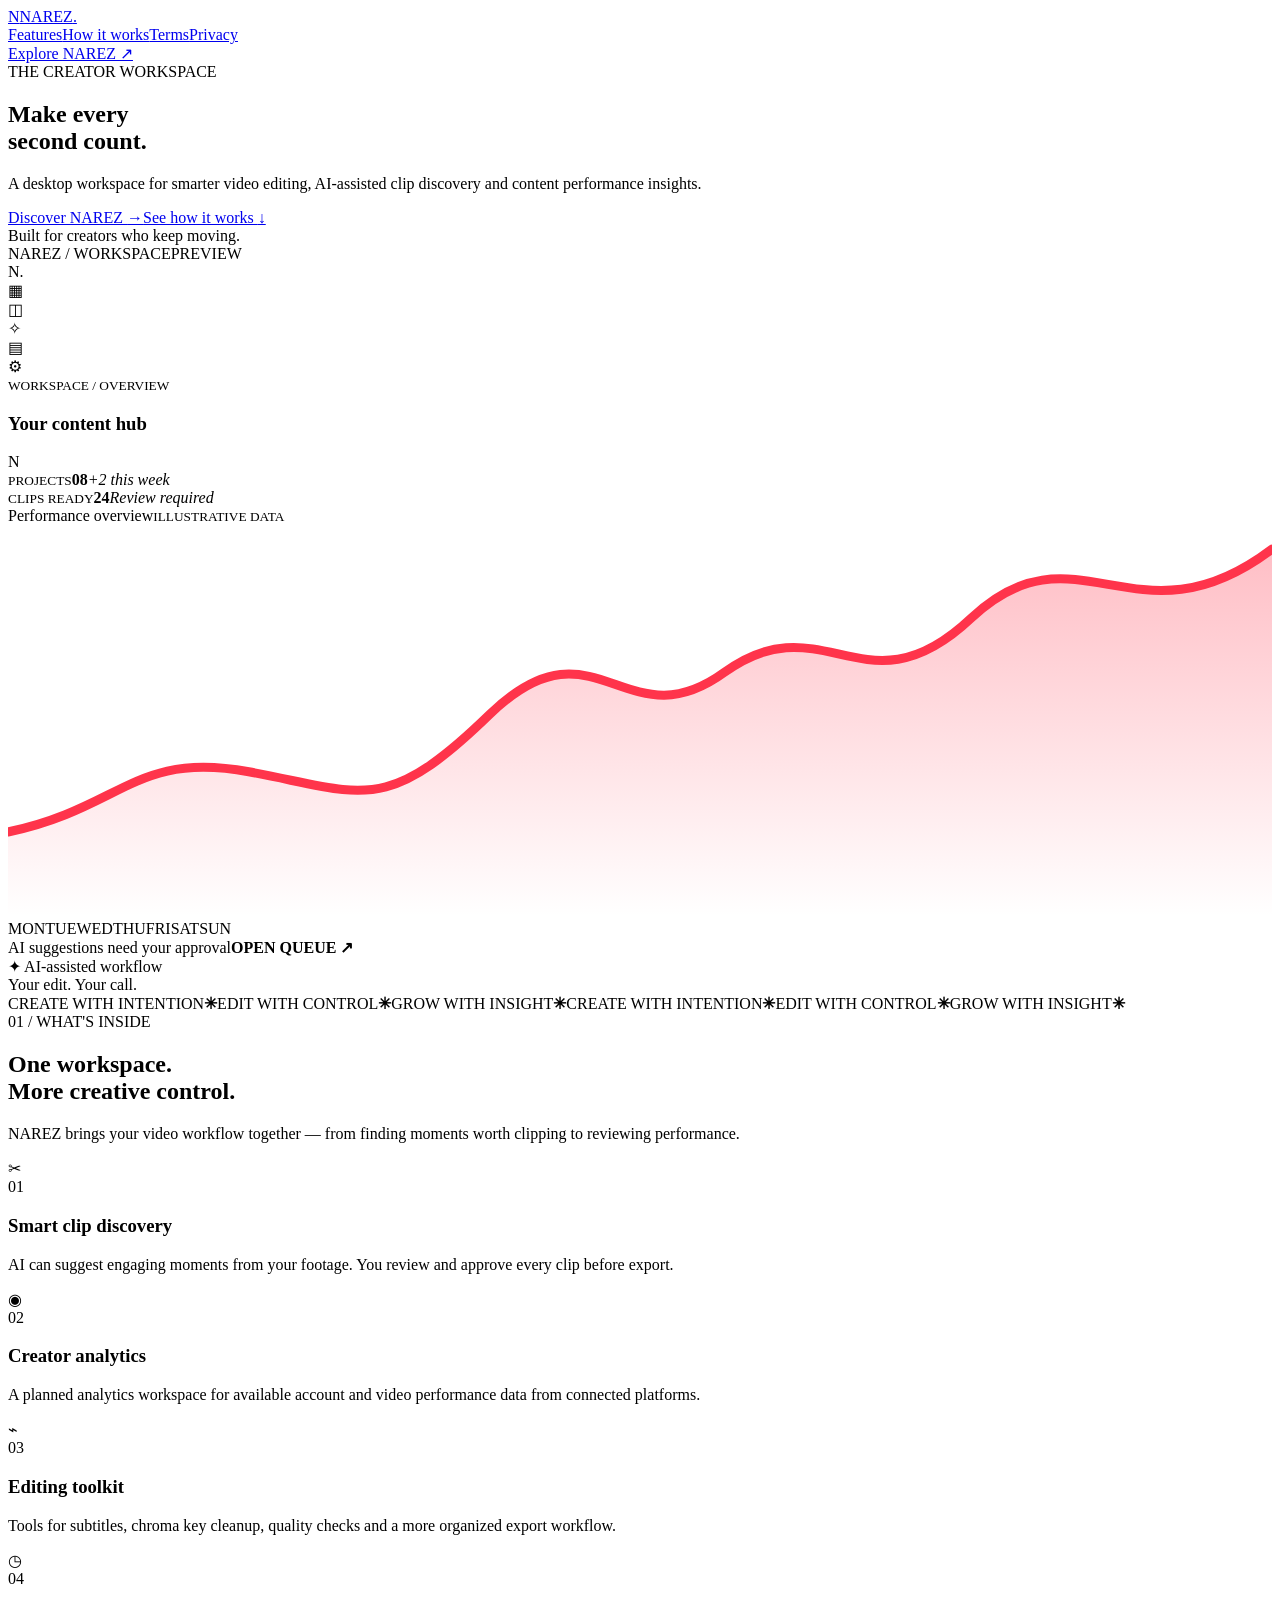
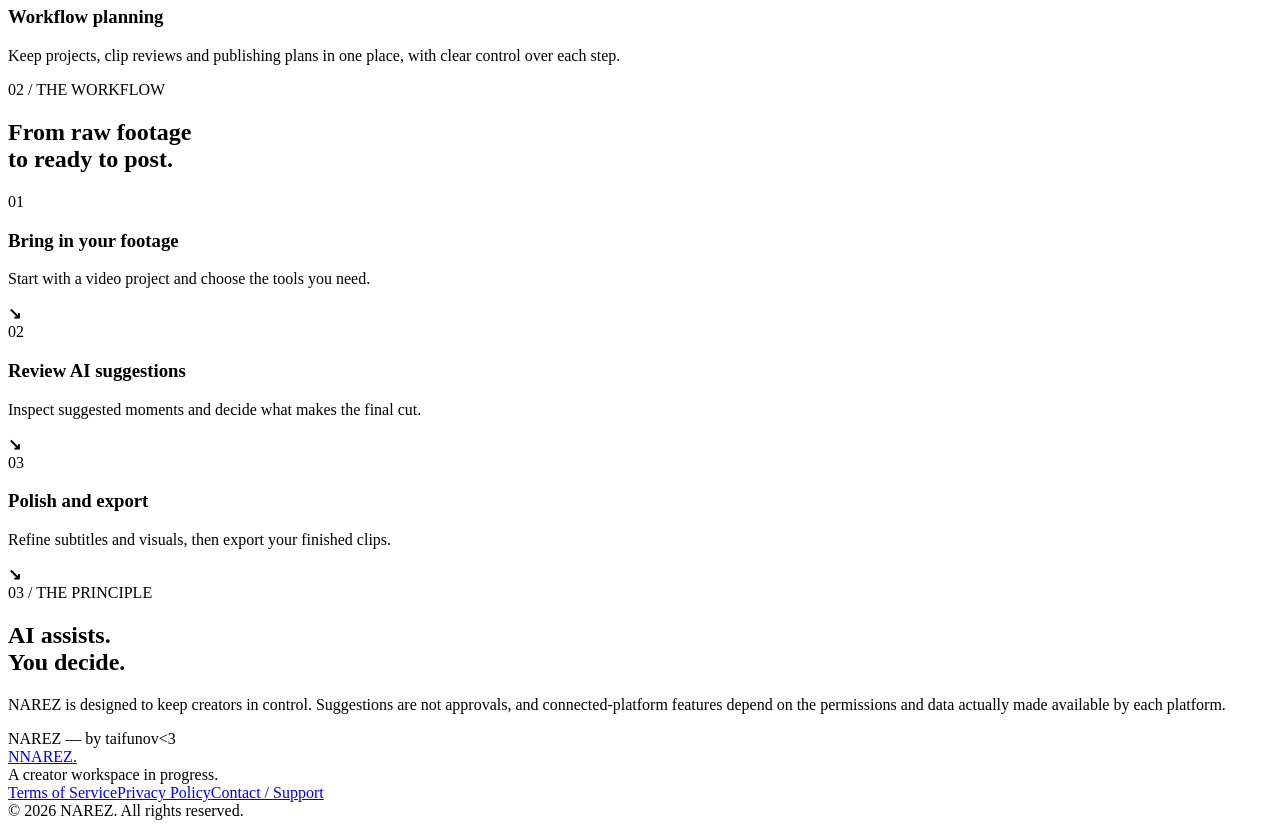
==== index.html @ 332c475b "Add files via upload" ====
<!doctype html>
<html lang="en">
<head>
  <meta charset="utf-8">
  <meta name="viewport" content="width=device-width, initial-scale=1">
  <meta name="theme-color" content="#09090d">
  <meta name="description" content="NAREZ 3.0 — AI-assisted video editing, smart clips and creator analytics.">
  <title>NAREZ 3.0 — Create. Analyze. Grow.</title>
  <link rel="icon" href="assets/icon.svg" type="image/svg+xml">
  <link rel="stylesheet" href="assets/style.css">
</head>
<body>
  <div class="ambient ambient-one"></div><div class="ambient ambient-two"></div>
  <header class="nav wrap">
    <a class="brand" href="index.html" aria-label="NAREZ home"><span class="brand-mark">N</span><span>NAREZ<span class="brand-dot">.</span></span></a>
    <nav><a href="#features">Features</a><a href="#workflow">How it works</a><a href="terms.html">Terms</a><a href="privacy.html">Privacy</a></nav>
    <a class="nav-cta" href="#about">Explore NAREZ <span>↗</span></a>
  </header>

  <main>
    <section class="hero wrap">
      <div class="hero-copy reveal">
        <div class="eyebrow"><span class="pulse"></span> THE CREATOR WORKSPACE</div>
        <h1>Make every<br>second <span class="red-text">count.</span></h1>
        <p class="hero-lead">A desktop workspace for smarter video editing, AI-assisted clip discovery and content performance insights.</p>
        <div class="hero-actions"><a class="button button-primary" href="#features">Discover NAREZ <span>→</span></a><a class="text-link" href="#workflow">See how it works <span>↓</span></a></div>
        <div class="hero-note"><span class="tiny-line"></span> Built for creators who keep moving.</div>
      </div>
      <div class="hero-visual reveal delay-one" aria-label="NAREZ interface preview">
        <div class="orbit orbit-a"></div><div class="orbit orbit-b"></div>
        <div class="app-window">
          <div class="window-top"><div class="window-dots"><i></i><i></i><i></i></div><span>NAREZ / WORKSPACE</span><span class="live-tag">PREVIEW</span></div>
          <div class="window-body">
            <aside class="mock-sidebar"><div class="mock-logo">N<span>.</span></div><div class="mock-nav active">▦</div><div class="mock-nav">◫</div><div class="mock-nav">✧</div><div class="mock-nav">▤</div><div class="mock-nav">⚙</div></aside>
            <div class="mock-content"><div class="mock-heading"><div><small>WORKSPACE / OVERVIEW</small><h3>Your content hub</h3></div><span class="avatar">N</span></div>
              <div class="mock-stats"><div><small>PROJECTS</small><b>08</b><em>+2 this week</em></div><div><small>CLIPS READY</small><b>24</b><em>Review required</em></div></div>
              <div class="mock-chart"><div class="chart-head"><span>Performance overview</span><small>ILLUSTRATIVE DATA</small></div><svg viewBox="0 0 420 130" role="img" aria-label="Decorative sample trend line"><defs><linearGradient id="area" x1="0" x2="0" y1="0" y2="1"><stop offset="0" stop-color="#ff344b" stop-opacity=".32"/><stop offset="1" stop-color="#ff344b" stop-opacity="0"/></linearGradient></defs><path d="M0 102 C38 94 42 75 80 82 S125 97 160 63 S205 73 238 49 S285 64 320 31 S375 42 420 8 L420 130 L0 130Z" fill="url(#area)"/><path class="chart-line" d="M0 102 C38 94 42 75 80 82 S125 97 160 63 S205 73 238 49 S285 64 320 31 S375 42 420 8" fill="none" stroke="#ff344b" stroke-width="3" stroke-linecap="round"/></svg><div class="chart-labels"><span>MON</span><span>TUE</span><span>WED</span><span>THU</span><span>FRI</span><span>SAT</span><span>SUN</span></div></div>
              <div class="mock-bottom"><span><i></i> AI suggestions need your approval</span><b>OPEN QUEUE ↗</b></div>
            </div>
          </div>
        </div>
        <div class="float-chip chip-top"><span>✦</span> AI-assisted workflow</div><div class="float-chip chip-bottom"><span class="chip-dot"></span> Your edit. Your call.</div>
      </div>
    </section>

    <section class="ticker"><div class="ticker-track"><span>CREATE WITH INTENTION</span><b>✳</b><span>EDIT WITH CONTROL</span><b>✳</b><span>GROW WITH INSIGHT</span><b>✳</b><span>CREATE WITH INTENTION</span><b>✳</b><span>EDIT WITH CONTROL</span><b>✳</b><span>GROW WITH INSIGHT</span><b>✳</b></div></section>

    <section class="section wrap" id="features">
      <div class="section-heading reveal"><div class="eyebrow">01 / WHAT'S INSIDE</div><h2>One workspace.<br><span class="muted">More creative control.</span></h2><p>NAREZ brings your video workflow together — from finding moments worth clipping to reviewing performance.</p></div>
      <div class="feature-grid">
        <article class="feature-card reveal"><div class="feature-icon">✂</div><span class="card-index">01</span><h3>Smart clip discovery</h3><p>AI can suggest engaging moments from your footage. You review and approve every clip before export.</p><div class="card-line"></div></article>
        <article class="feature-card reveal delay-one"><div class="feature-icon">◉</div><span class="card-index">02</span><h3>Creator analytics</h3><p>A planned analytics workspace for available account and video performance data from connected platforms.</p><div class="card-line"></div></article>
        <article class="feature-card reveal delay-two"><div class="feature-icon">⌁</div><span class="card-index">03</span><h3>Editing toolkit</h3><p>Tools for subtitles, chroma key cleanup, quality checks and a more organized export workflow.</p><div class="card-line"></div></article>
        <article class="feature-card reveal"><div class="feature-icon">◷</div><span class="card-index">04</span><h3>Workflow planning</h3><p>Keep projects, clip reviews and publishing plans in one place, with clear control over each step.</p><div class="card-line"></div></article>
      </div>
    </section>

    <section class="workflow-section" id="workflow"><div class="wrap workflow-inner"><div class="section-heading reveal"><div class="eyebrow">02 / THE WORKFLOW</div><h2>From raw footage<br>to <span class="red-text">ready to post.</span></h2></div><div class="steps"><div class="step reveal"><span>01</span><div><h3>Bring in your footage</h3><p>Start with a video project and choose the tools you need.</p></div><b>↘</b></div><div class="step reveal delay-one"><span>02</span><div><h3>Review AI suggestions</h3><p>Inspect suggested moments and decide what makes the final cut.</p></div><b>↘</b></div><div class="step reveal delay-two"><span>03</span><div><h3>Polish and export</h3><p>Refine subtitles and visuals, then export your finished clips.</p></div><b>↘</b></div></div></div></section>

    <section class="about wrap" id="about"><div class="about-panel reveal"><div class="eyebrow">03 / THE PRINCIPLE</div><h2>AI assists.<br><span class="red-text">You decide.</span></h2><p>NAREZ is designed to keep creators in control. Suggestions are not approvals, and connected-platform features depend on the permissions and data actually made available by each platform.</p><div class="signature">NAREZ <span>— by taifunov&lt;3</span></div></div></section>
  </main>
  <footer class="footer wrap"><a class="brand" href="index.html"><span class="brand-mark">N</span><span>NAREZ<span class="brand-dot">.</span></span></a><div class="footer-copy">A creator workspace in progress.</div><div class="footer-links"><a href="terms.html">Terms of Service</a><a href="privacy.html">Privacy Policy</a><a href="https://github.com/linuxTEMA0110/narez-3-0/issues">Contact / Support</a></div><div class="copyright">© 2026 NAREZ. All rights reserved.</div></footer>
  <script>
    const observer = new IntersectionObserver(entries => entries.forEach(entry => { if(entry.isIntersecting){entry.target.classList.add('visible');observer.unobserve(entry.target)}}), {threshold:.12});
    document.querySelectorAll('.reveal').forEach(el => observer.observe(el));
  </script>
</body>
</html>
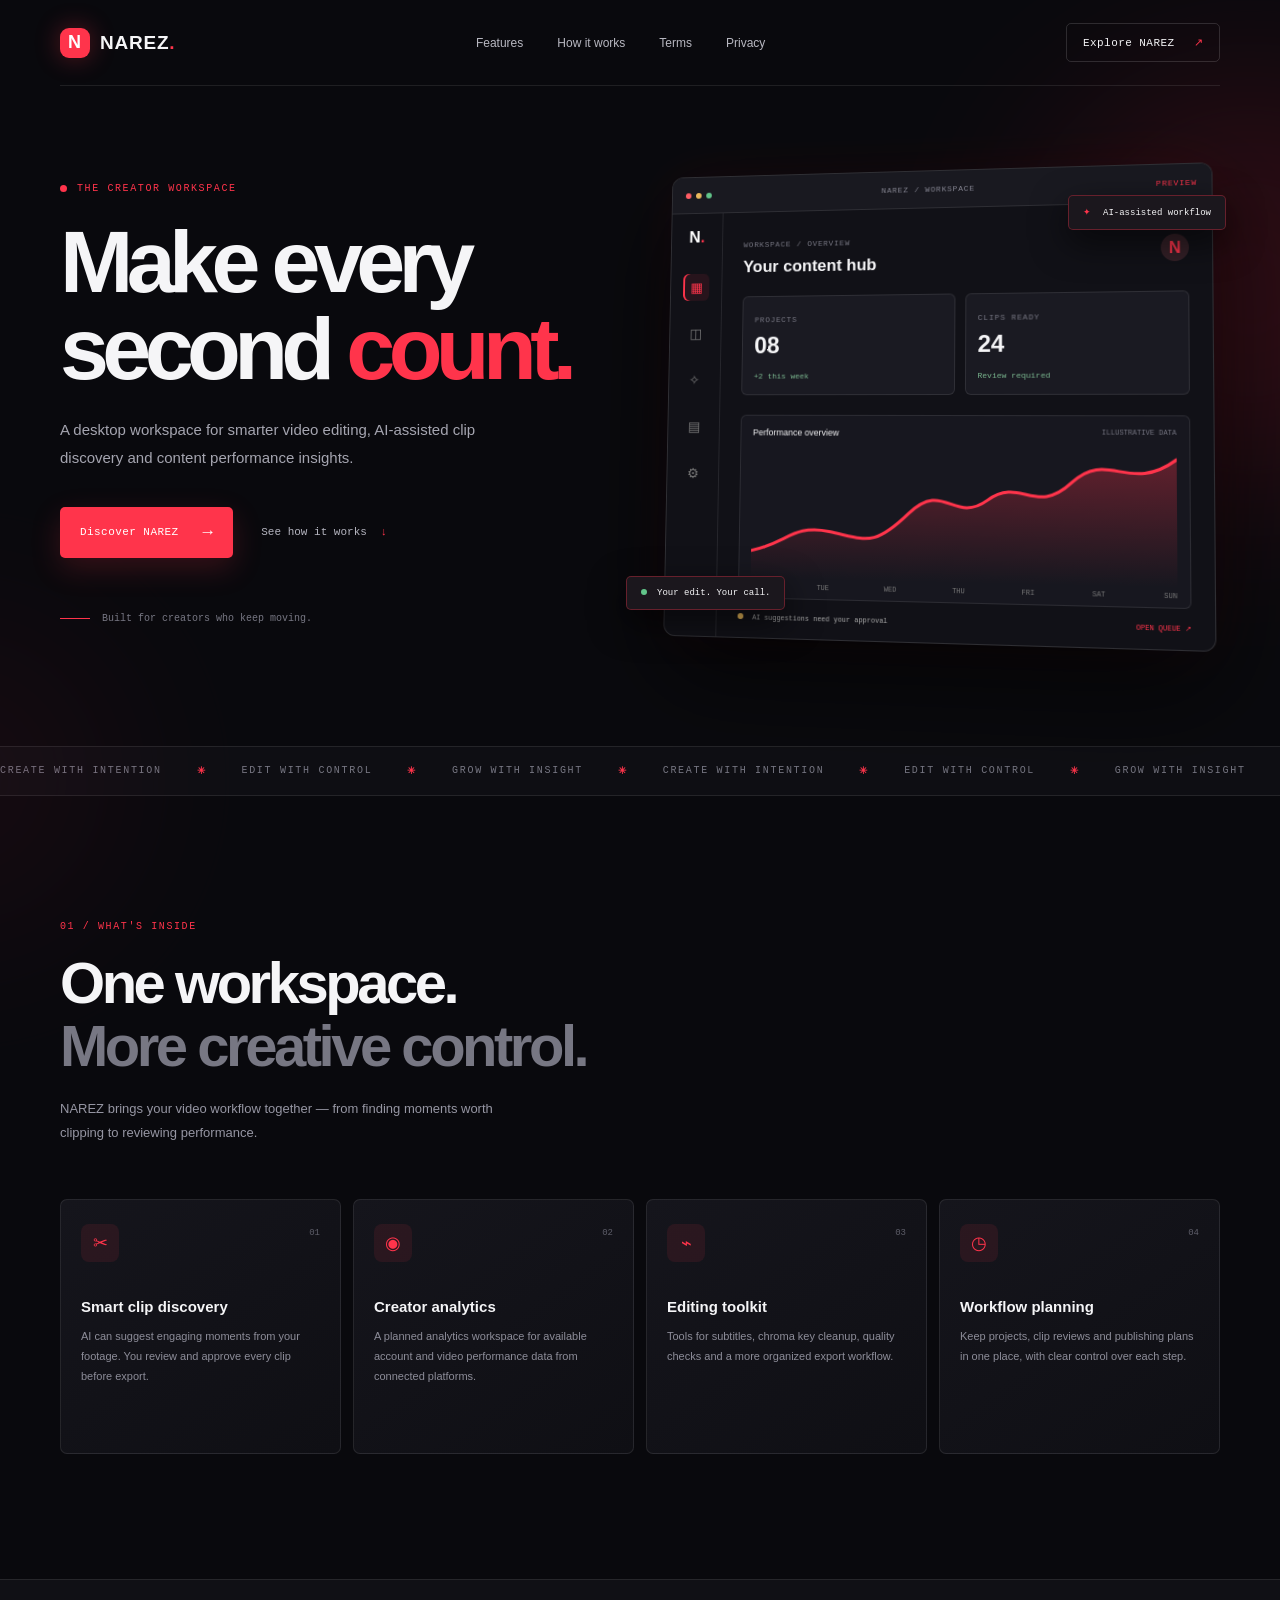
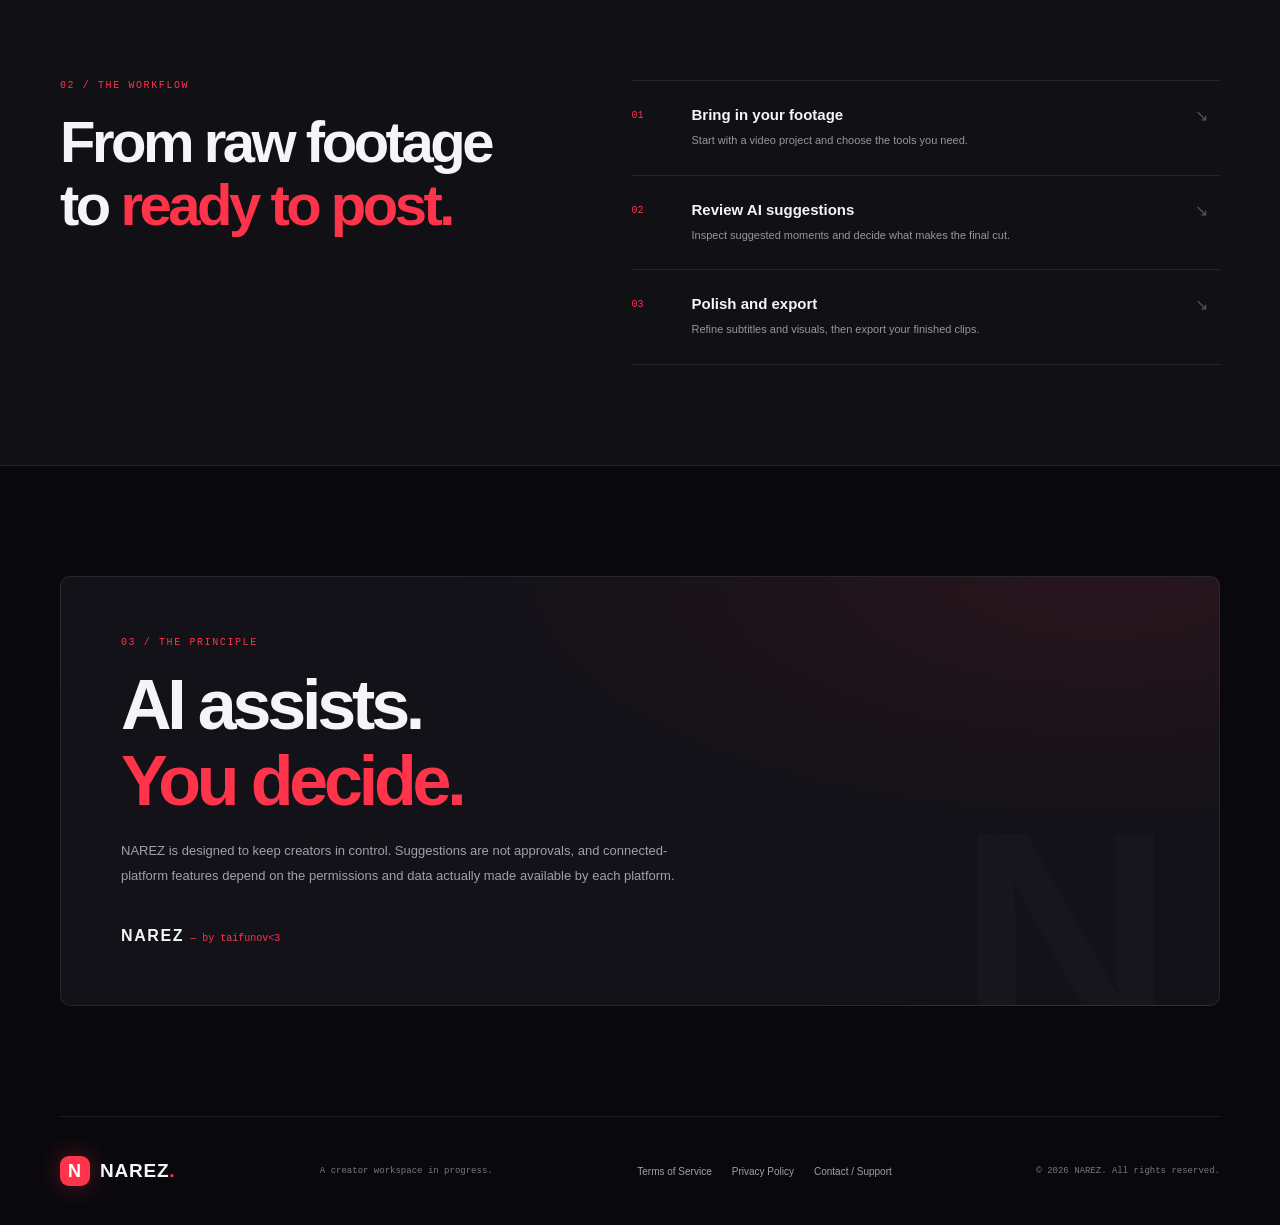
==== commit 558b4f4d: "index.html" ====
--- a/index.html
+++ b/index.html
@@ -6,8 +6,8 @@
   <meta name="theme-color" content="#09090d">
   <meta name="description" content="NAREZ 3.0 — AI-assisted video editing, smart clips and creator analytics.">
   <title>NAREZ 3.0 — Create. Analyze. Grow.</title>
-  <link rel="icon" href="assets/icon.svg" type="image/svg+xml">
-  <link rel="stylesheet" href="assets/style.css">
+  <link rel="icon" href="icon.svg" type="image/svg+xml">
+  <link rel="stylesheet" href="style.css">
 </head>
 <body>
   <div class="ambient ambient-one"></div><div class="ambient ambient-two"></div>
@@ -65,4 +65,4 @@
     document.querySelectorAll('.reveal').forEach(el => observer.observe(el));
   </script>
 </body>
-</html>+</html>
--- a/style.css
+++ b/style.css
@@ -0,0 +1,16 @@
+@import url('https://fonts.googleapis.com/css2?family=DM+Mono:wght@400;500&family=Manrope:wght@400;500;600;700;800&display=swap');
+:root{--bg:#09090d;--panel:#111117;--panel2:#17171f;--text:#f5f5f7;--muted:#9696a3;--red:#ff344b;--line:rgba(255,255,255,.09);--mono:'DM Mono',monospace;--sans:'Manrope',Arial,sans-serif}
+*{box-sizing:border-box}html{scroll-behavior:smooth}body{margin:0;background:var(--bg);color:var(--text);font-family:var(--sans);overflow-x:hidden}a{color:inherit;text-decoration:none}.wrap{width:min(1160px,calc(100% - 48px));margin-inline:auto}.ambient{position:absolute;pointer-events:none;border-radius:50%;filter:blur(90px);opacity:.16}.ambient-one{width:420px;height:420px;background:#e51f3a;top:80px;right:-180px}.ambient-two{width:320px;height:320px;background:#8c1d37;top:620px;left:-200px;opacity:.1}
+.nav{height:86px;display:flex;align-items:center;justify-content:space-between;position:relative;z-index:5;border-bottom:1px solid var(--line)}.brand{display:flex;align-items:center;gap:10px;font-weight:800;letter-spacing:.04em;font-size:19px}.brand-mark{display:grid;place-items:center;width:30px;height:30px;background:var(--red);border-radius:9px;color:white;font-size:18px;box-shadow:0 0 26px #ff344b55}.brand-dot{color:var(--red)}nav{display:flex;gap:34px;color:#b8b8c1;font-size:12px}nav a,.footer-links a{transition:color .2s}nav a:hover,.footer-links a:hover{color:var(--red)}.nav-cta{font:11px var(--mono);border:1px solid #ffffff24;padding:12px 16px;border-radius:5px;letter-spacing:.04em;transition:.25s}.nav-cta:hover{border-color:var(--red);box-shadow:0 0 22px #ff344b22}.nav-cta span{color:var(--red);margin-left:12px}
+.hero{min-height:660px;display:grid;grid-template-columns:1fr 1.08fr;align-items:center;gap:50px;padding-block:75px 100px;position:relative}.eyebrow{font:10px var(--mono);letter-spacing:.16em;color:var(--red);display:flex;align-items:center;gap:10px}.pulse{width:7px;height:7px;background:var(--red);border-radius:50%;box-shadow:0 0 0 0 #ff344b88;animation:pulse 1.8s infinite}@keyframes pulse{70%{box-shadow:0 0 0 9px #ff344b00}100%{box-shadow:0 0 0 0 #ff344b00}}h1{font-size:clamp(54px,7vw,88px);line-height:.98;letter-spacing:-.075em;margin:25px 0 24px;font-weight:800}.red-text{color:var(--red)}.hero-lead{max-width:470px;color:#a5a5b0;font-size:15px;line-height:1.9}.hero-actions{display:flex;align-items:center;gap:28px;margin-top:34px}.button{display:inline-flex;align-items:center;gap:24px;padding:16px 20px;border-radius:5px;font:11px var(--mono);letter-spacing:.04em;transition:transform .25s,box-shadow .25s}.button:hover{transform:translateY(-3px)}.button-primary{background:var(--red);color:white;box-shadow:0 10px 30px #ff344b30}.button-primary:hover{box-shadow:0 14px 38px #ff344b55}.button-primary span{font-size:17px}.text-link{font:11px var(--mono);color:#b5b5c0}.text-link span{color:var(--red);margin-left:7px}.hero-note{display:flex;align-items:center;gap:12px;margin-top:55px;font:10px var(--mono);color:#777783}.tiny-line{width:30px;height:1px;background:var(--red)}
+.hero-visual{position:relative;min-height:420px;display:grid;place-items:center}.orbit{position:absolute;border:1px solid #ff344b22;border-radius:50%;transform:rotate(-20deg)}.orbit-a{width:530px;height:330px}.orbit-b{width:470px;height:390px;transform:rotate(30deg)}.app-window{position:relative;width:100%;max-width:550px;background:#111117;border:1px solid #ffffff20;border-radius:12px;box-shadow:0 35px 100px #000b,0 0 55px #ff344b12;overflow:hidden;transform:perspective(1000px) rotateY(-7deg) rotateX(3deg);animation:float 6s ease-in-out infinite}@keyframes float{50%{transform:perspective(1000px) rotateY(-5deg) rotateX(2deg) translateY(-9px)}}.window-top{height:38px;background:#191920;border-bottom:1px solid var(--line);display:flex;align-items:center;justify-content:space-between;padding:0 14px;color:#858591;font:8px var(--mono);letter-spacing:.1em}.window-dots{display:flex;gap:5px}.window-dots i{width:6px;height:6px;border-radius:50%;background:#555}.window-dots i:first-child{background:#ff5c64}.window-dots i:nth-child(2){background:#eab85c}.window-dots i:nth-child(3){background:#62c58a}.live-tag{color:var(--red)}.window-body{display:flex;min-height:310px}.mock-sidebar{width:55px;border-right:1px solid var(--line);display:flex;align-items:center;flex-direction:column;gap:20px;padding:15px 0;color:#777}.mock-logo{font-weight:800;color:white;font-size:17px;margin-bottom:8px}.mock-logo span{color:var(--red)}.mock-nav{width:28px;height:28px;display:grid;place-items:center;border-radius:6px;font-size:14px}.mock-nav.active{color:var(--red);background:#ff344b18;box-shadow:inset 2px 0 var(--red)}.mock-content{flex:1;padding:22px 22px 16px}.mock-heading{display:flex;justify-content:space-between;align-items:center}.mock-heading small,.mock-stats small{font:8px var(--mono);color:#777783;letter-spacing:.1em}.mock-heading h3{font-size:17px;margin:7px 0 0}.avatar{width:27px;height:27px;border-radius:50%;display:grid;place-items:center;background:#342027;color:var(--red);font-weight:800}.mock-stats{display:grid;grid-template-columns:1fr 1fr;gap:10px;margin:20px 0}.mock-stats>div{background:#1a1a22;padding:12px;border:1px solid var(--line);border-radius:6px}.mock-stats b{display:block;font-size:24px;margin:6px 0}.mock-stats em{font:8px var(--mono);font-style:normal;color:#7cba91}.mock-chart{background:#17171f;border:1px solid var(--line);border-radius:6px;padding:12px 12px 7px}.chart-head{display:flex;justify-content:space-between;font-size:9px}.chart-head small{font:7px var(--mono);color:#747480}.mock-chart svg{width:100%;margin-top:12px}.chart-line{stroke-dasharray:600;stroke-dashoffset:600;animation:draw 2.5s .5s ease forwards}@keyframes draw{to{stroke-dashoffset:0}}.chart-labels{display:flex;justify-content:space-between;font:7px var(--mono);color:#777}.mock-bottom{display:flex;justify-content:space-between;margin-top:15px;font:7px var(--mono);color:#aaa}.mock-bottom i,.chip-dot{display:inline-block;width:6px;height:6px;border-radius:50%;background:#e8b85a;margin-right:5px}.mock-bottom b{color:var(--red);font-weight:400}.float-chip{position:absolute;background:#1b171d;border:1px solid #ff344b55;border-radius:5px;padding:11px 14px;font:9px var(--mono);box-shadow:0 12px 35px #0009;animation:chipFloat 4s ease-in-out infinite}.chip-top{top:28px;right:-6px}.chip-top span{color:var(--red);margin-right:7px}.chip-bottom{bottom:30px;left:-18px;animation-delay:-2s}.chip-dot{background:#62c58a}@keyframes chipFloat{50%{transform:translateY(-7px)}}
+.ticker{overflow:hidden;border-block:1px solid var(--line);background:#0e0e13;padding:18px 0}.ticker-track{display:flex;justify-content:space-around;gap:35px;white-space:nowrap;font:10px var(--mono);letter-spacing:.17em;color:#777783;animation:marquee 30s linear infinite}.ticker-track b{color:var(--red)}@keyframes marquee{to{transform:translateX(-4%)}}
+.section{padding-block:125px}.section-heading{max-width:620px}.section-heading h2,.workflow-section h2,.about h2{font-size:clamp(38px,5vw,58px);letter-spacing:-.06em;line-height:1.08;margin:20px 0}.section-heading>p{color:var(--muted);line-height:1.8;font-size:13px;max-width:480px}.muted{color:#777783}.feature-grid{display:grid;grid-template-columns:repeat(4,1fr);gap:12px;margin-top:55px}.feature-card{position:relative;min-height:255px;padding:24px 20px;background:linear-gradient(145deg,#15151c,#0f0f14);border:1px solid var(--line);border-radius:7px;overflow:hidden;transition:transform .3s,border-color .3s,background .3s}.feature-card:hover{transform:translateY(-8px);border-color:#ff344b66;background:linear-gradient(145deg,#20151c,#111117)}.feature-icon{width:38px;height:38px;border-radius:8px;background:#ff344b18;color:var(--red);display:grid;place-items:center;font-size:18px}.card-index{position:absolute;right:20px;top:28px;color:#5d5d68;font:9px var(--mono)}.feature-card h3{font-size:15px;margin:36px 0 12px}.feature-card p{font-size:11px;line-height:1.8;color:#8d8d99}.card-line{position:absolute;bottom:0;left:0;width:0;height:2px;background:var(--red);transition:width .4s}.feature-card:hover .card-line{width:100%}
+.workflow-section{background:#101015;border-block:1px solid var(--line);padding:100px 0}.workflow-inner{display:grid;grid-template-columns:.9fr 1.1fr;gap:90px}.steps{border-top:1px solid var(--line)}.step{display:grid;grid-template-columns:45px 1fr 25px;gap:15px;align-items:start;padding:25px 0;border-bottom:1px solid var(--line)}.step>span{font:10px var(--mono);color:var(--red);padding-top:4px}.step h3{font-size:15px;margin:0 0 8px}.step p{font-size:11px;color:var(--muted);margin:0;line-height:1.7}.step>b{color:#555;font-weight:400;transition:.2s}.step:hover>b{color:var(--red);transform:translate(3px,3px)}
+.about{padding-block:110px}.about-panel{padding:60px;background:radial-gradient(ellipse at 90% 0%,#ff344b18,transparent 45%),#121218;border:1px solid #ffffff16;border-radius:10px;position:relative;overflow:hidden}.about-panel:after{content:'N';position:absolute;right:45px;bottom:-105px;font-size:300px;font-weight:800;color:#ffffff04;pointer-events:none}.about h2{font-size:clamp(45px,6vw,70px)}.about p{max-width:580px;color:#a0a0aa;font-size:13px;line-height:1.9}.signature{margin-top:38px;font-weight:800;letter-spacing:.1em}.signature span{font:10px var(--mono);color:var(--red);letter-spacing:0}
+.footer{min-height:110px;border-top:1px solid var(--line);display:flex;align-items:center;justify-content:space-between;gap:20px;flex-wrap:wrap;padding-block:25px}.footer-copy,.copyright{font:9px var(--mono);color:#777783}.footer-links{display:flex;gap:20px;font-size:10px;color:#a0a0aa}
+.reveal{opacity:0;transform:translateY(22px);transition:opacity .7s ease,transform .7s cubic-bezier(.2,.7,.2,1)}.reveal.visible{opacity:1;transform:translateY(0)}.delay-one{transition-delay:.12s}.delay-two{transition-delay:.22s}
+.legal{max-width:820px;padding-block:85px 110px}.legal h1{font-size:clamp(48px,7vw,76px);margin:22px 0 10px}.legal-updated{font:10px var(--mono);color:#777783;margin-bottom:35px}.legal h2{font-size:17px;margin:34px 0 10px;letter-spacing:-.02em}.legal p,.legal li{font-size:13px;line-height:1.9;color:#a7a7b1}.legal ul{padding-left:22px}.legal a:not(.button){color:#ff6677;text-decoration:underline;text-underline-offset:3px}.notice{border:1px solid #ff344b66;background:#ff344b0d;border-radius:7px;padding:17px 19px;color:#c7aeb2;font-size:12px;line-height:1.8}.notice strong{color:#ff6677}.legal-back{margin-top:45px}
+@media(max-width:850px){nav{gap:16px}.hero{grid-template-columns:1fr;gap:35px;padding-top:65px}.hero-copy{max-width:650px}.hero-visual{min-height:390px}.feature-grid{grid-template-columns:repeat(2,1fr)}.workflow-inner{grid-template-columns:1fr;gap:25px}.section{padding-block:90px}}
+@media(max-width:560px){.wrap{width:calc(100% - 34px)}.nav{height:70px}.nav nav{display:none}.nav-cta{padding:10px;font-size:9px}.hero{padding-block:65px 65px;min-height:auto}.hero h1{font-size:58px}.hero-lead{font-size:13px}.hero-actions{gap:17px;flex-wrap:wrap}.hero-visual{min-height:300px}.app-window{transform:none;animation:none}.window-body{min-height:260px}.mock-content{padding:15px 12px}.mock-sidebar{width:42px}.mock-stats{margin:13px 0}.mock-stats b{font-size:19px}.chip-top{right:-4px;top:0}.chip-bottom{left:-5px;bottom:0}.orbit-a{width:100%;height:260px}.orbit-b{width:90%;height:300px}.feature-grid{grid-template-columns:1fr}.feature-card{min-height:220px}.section-heading h2,.workflow-section h2{font-size:43px}.workflow-section{padding:75px 0}.about{padding-block:70px}.about-panel{padding:32px 23px}.footer{align-items:flex-start;flex-direction:column}.footer-links{flex-wrap:wrap}.legal{padding-block:60px 80px}.legal h1{font-size:49px}}
+@media(prefers-reduced-motion:reduce){*,*::before,*::after{scroll-behavior:auto!important;animation-duration:.01ms!important;animation-iteration-count:1!important;transition-duration:.01ms!important}.reveal{opacity:1;transform:none}}
